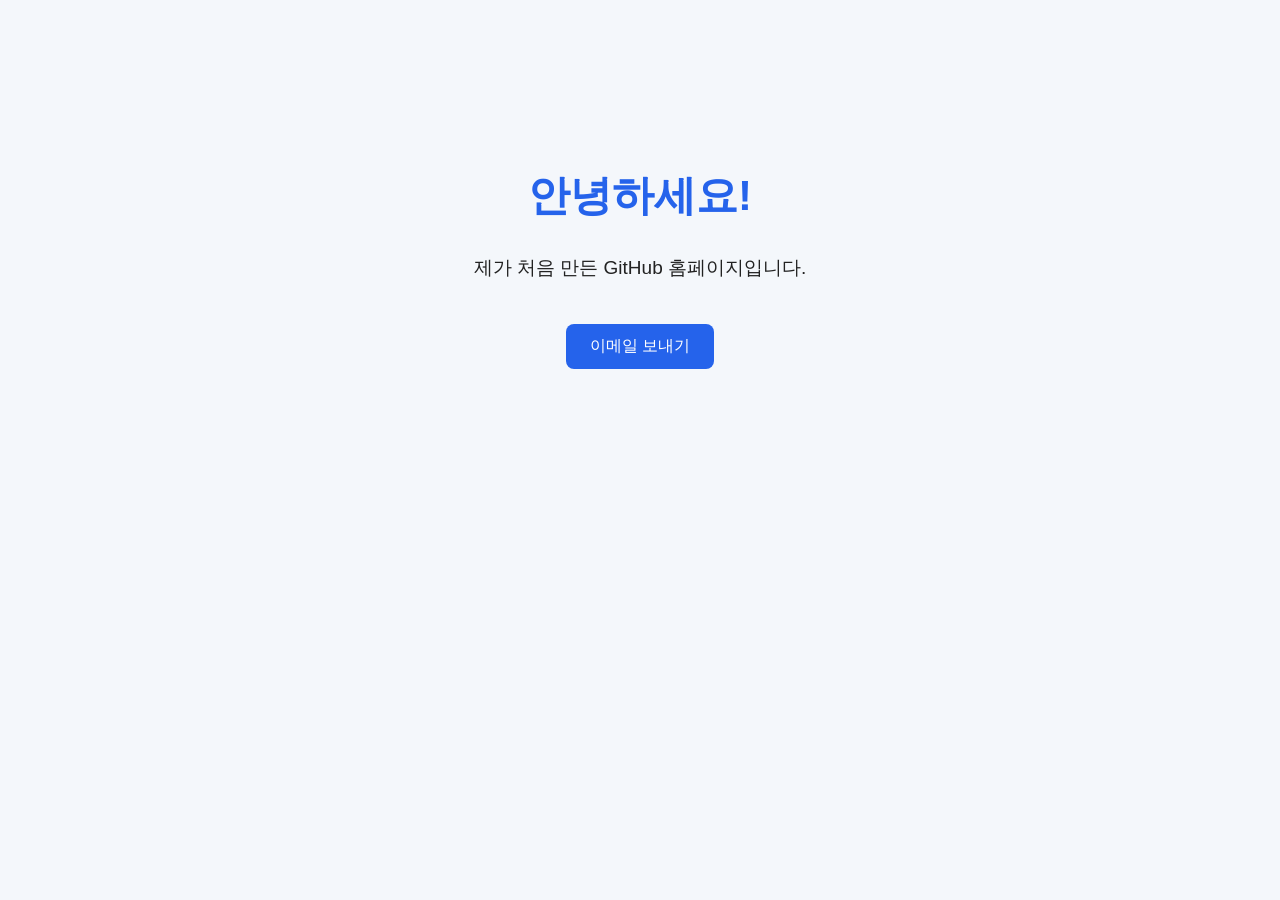
==== index.html @ 22ca3b87 "Create index.html" ====
<!DOCTYPE html>
<html lang="ko">
<head>
  <meta charset="UTF-8">
  <meta name="viewport" content="width=device-width, initial-scale=1.0">
  <title>나의 홈페이지</title>

  <style>
    body {
      margin: 0;
      font-family: Arial, sans-serif;
      background: #f4f7fb;
      color: #222;
      text-align: center;
    }

    main {
      max-width: 700px;
      margin: 100px auto;
      padding: 40px 20px;
    }

    h1 {
      font-size: 42px;
      color: #2563eb;
    }

    p {
      font-size: 19px;
      line-height: 1.7;
    }

    a {
      display: inline-block;
      margin-top: 20px;
      padding: 12px 24px;
      color: white;
      background: #2563eb;
      text-decoration: none;
      border-radius: 8px;
    }
  </style>
</head>

<body>
  <main>
    <h1>안녕하세요!</h1>
    <p>제가 처음 만든 GitHub 홈페이지입니다.</p>
    <a href="mailto:example@email.com">이메일 보내기</a>
  </main>
</body>
</html>
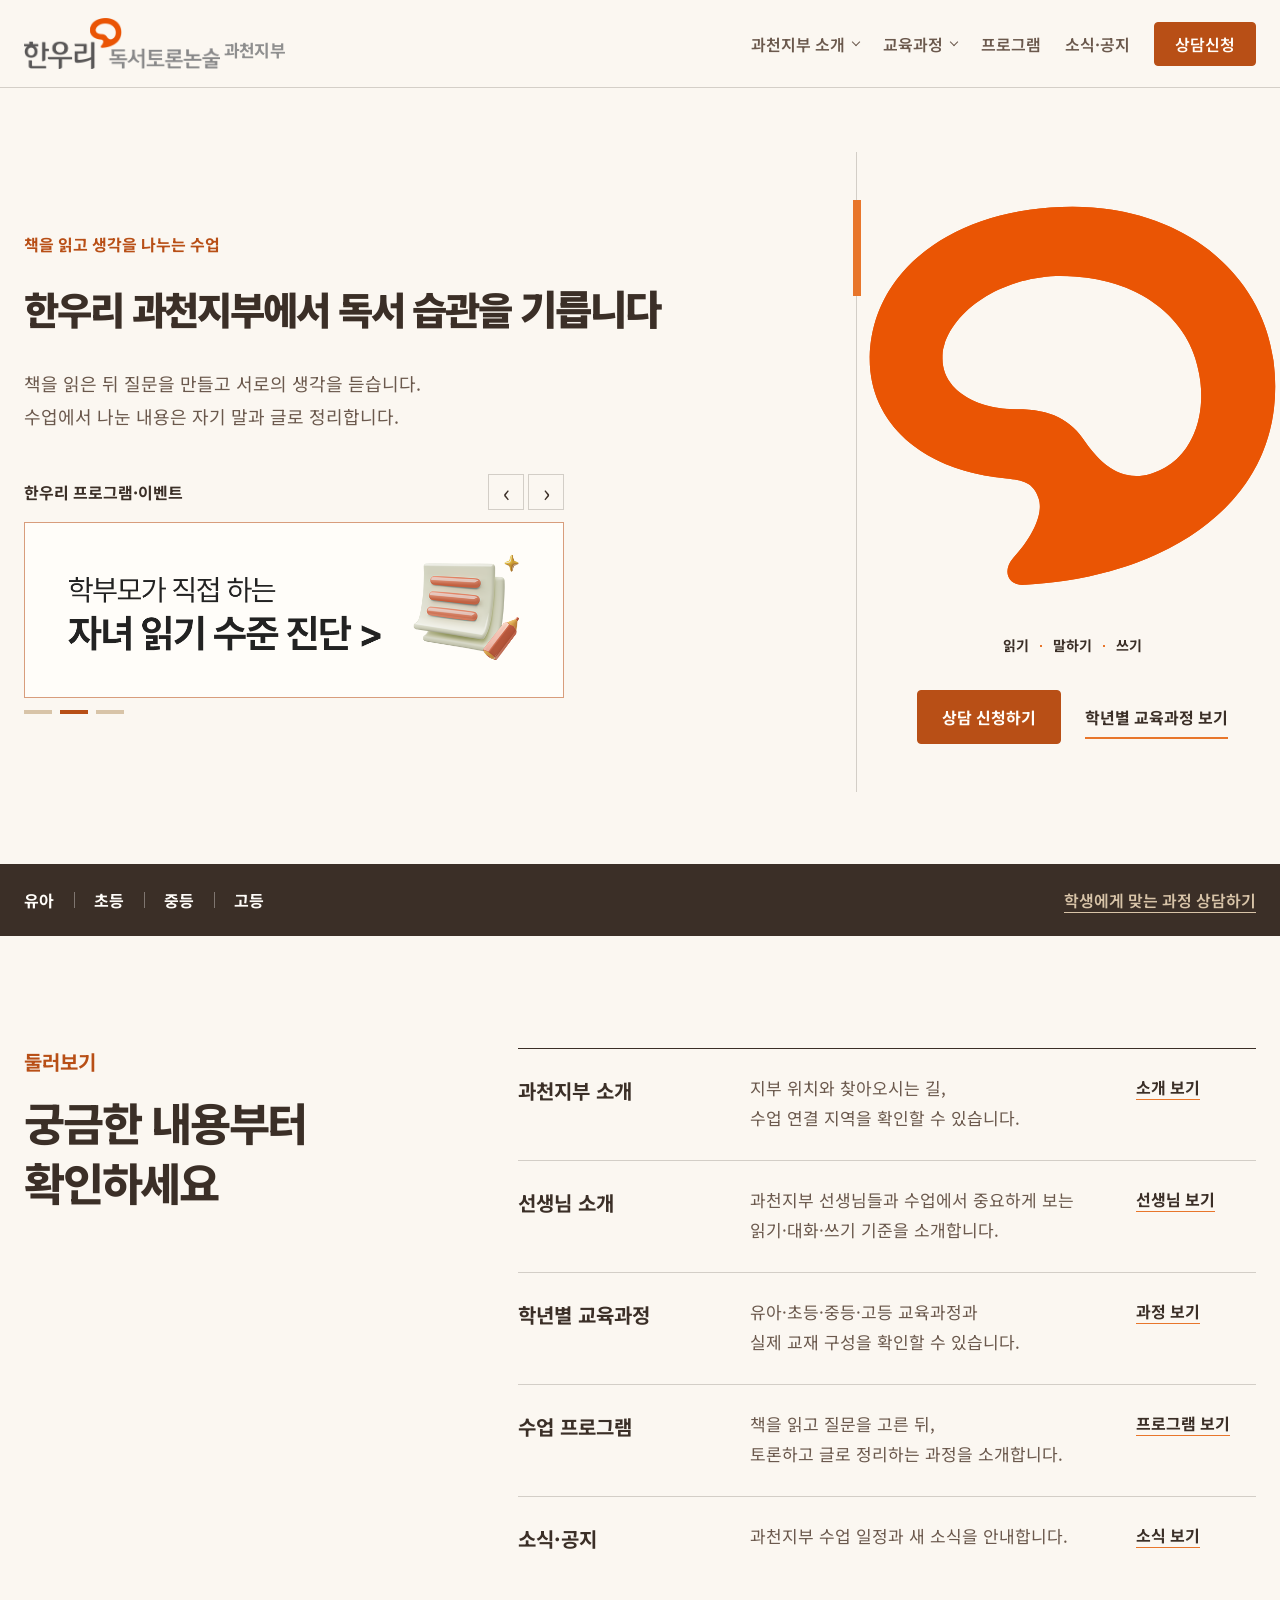
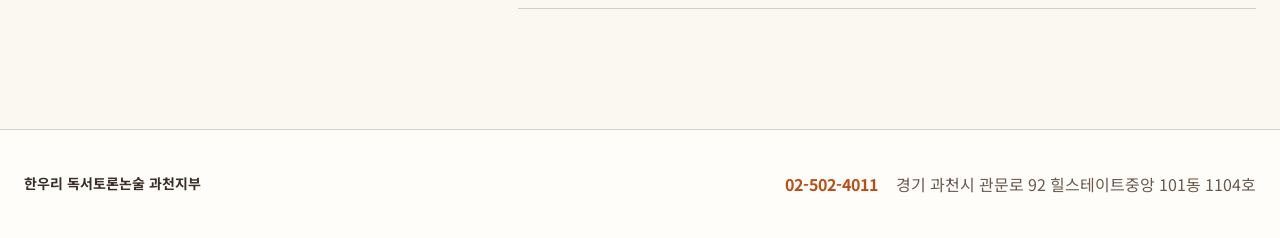
==== commit 83778c2b: "Build Hanuri Gwacheon branch website" ====
--- a/index.html
+++ b/index.html
@@ -3,50 +3,162 @@
 <head>
   <meta charset="UTF-8">
   <meta name="viewport" content="width=device-width, initial-scale=1.0">
-  <title>나의 홈페이지</title>
+  <meta name="description" content="한우리 독서토론논술 과천지부 홈페이지입니다. 학년별 교육과정과 상담 방법을 안내합니다.">
+  <title>한우리 독서토론논술 과천지부</title>
+  <link rel="preconnect" href="https://fonts.googleapis.com">
+  <link rel="preconnect" href="https://fonts.gstatic.com" crossorigin>
+  <link href="https://fonts.googleapis.com/css2?family=Noto+Sans+KR:wght@400;500;600;700;800&amp;display=swap" rel="stylesheet">
+  <link rel="stylesheet" href="style.css">
+</head>
+<body data-page="home">
+  <a class="skip-link" href="#main">본문으로 바로가기</a>
 
-  <style>
-    body {
-      margin: 0;
-      font-family: Arial, sans-serif;
-      background: #f4f7fb;
-      color: #222;
-      text-align: center;
-    }
+  <header class="site-header">
+    <div class="header-inner">
+      <a class="site-brand" href="index.html" aria-label="한우리 독서토론논술 과천지부 홈">
+        <img class="brand-lockup" src="assets/hanwoori-wordmark.png" alt="한우리 독서토론논술">
+        <span class="brand-branch">과천지부</span>
+      </a>
 
-    main {
-      max-width: 700px;
-      margin: 100px auto;
-      padding: 40px 20px;
-    }
+      <button class="menu-toggle" type="button" aria-expanded="false" aria-controls="primary-navigation">
+        <span class="sr-only">메뉴 열기</span>
+        <span aria-hidden="true"></span>
+        <span aria-hidden="true"></span>
+        <span aria-hidden="true"></span>
+      </button>
 
-    h1 {
-      font-size: 42px;
-      color: #2563eb;
-    }
+      <nav class="primary-navigation" id="primary-navigation" aria-label="주요 메뉴">
+        <details class="nav-dropdown">
+          <summary data-nav-pages="about teacher">과천지부 소개</summary>
+          <div class="nav-submenu">
+            <a href="about.html">지부 안내</a>
+            <a href="teacher.html">선생님 소개</a>
+          </div>
+        </details>
+        <details class="nav-dropdown">
+          <summary data-nav-pages="curriculum">교육과정</summary>
+          <div class="nav-submenu">
+            <a href="curriculum.html">교육과정 전체</a>
+            <a href="curriculum.html#preschool-panel">유아</a>
+            <a href="curriculum.html#elementary-panel">초등</a>
+            <a href="curriculum.html#middle-panel">중등</a>
+            <a href="curriculum.html#high-panel">고등</a>
+          </div>
+        </details>
+        <a href="program.html" data-nav-page="program">프로그램</a>
+        <a href="news.html" data-nav-page="news">소식·공지</a>
+        <a class="nav-contact" href="contact.html" data-nav-page="contact">상담신청</a>
+      </nav>
+    </div>
+  </header>
 
-    p {
-      font-size: 19px;
-      line-height: 1.7;
-    }
+  <main id="main" class="home-main">
+    <section class="home-hero" aria-labelledby="home-title">
+      <div class="hero-copy">
+        <p class="hero-intro">책을 읽고 생각을 나누는 수업</p>
+        <h1 id="home-title">한우리 과천지부에서 독서 습관을 <span class="hero-emphasis">기릅니다</span></h1>
+        <p class="hero-description">
+          책을 읽은 뒤 질문을 만들고 서로의 생각을 듣습니다.<br>
+          수업에서 나눈 내용은 자기 말과 글로 정리합니다.
+        </p>
+        <section class="home-card-slider" data-card-slider aria-label="한우리 본사 프로그램과 이벤트">
+          <div class="card-slider-heading">
+            <strong>한우리 프로그램·이벤트</strong>
+            <div class="card-slider-controls">
+              <button type="button" data-slider-prev aria-label="이전 카드">‹</button>
+              <button type="button" data-slider-next aria-label="다음 카드">›</button>
+            </div>
+          </div>
+          <div class="card-slider-viewport">
+            <div class="card-slider-track">
+              <a class="home-promo-card" href="https://md.hanuribook.com/main" target="_blank" rel="noopener" data-slide>
+                <img src="assets/promos/immersive-reading.png" alt="선생님과 같이 읽는 한우리 몰입독서">
+              </a>
+              <a class="home-promo-card" href="https://md.hanuribook.com/mdtest" target="_blank" rel="noopener" data-slide>
+                <img src="assets/promos/reading-check.png" alt="학부모가 직접 하는 자녀 읽기 수준 진단">
+              </a>
+              <a class="home-promo-card teacher-recruit-card" href="https://www.hanuribook.com/center/t_consult" target="_blank" rel="noopener" data-slide>
+                <span class="recruit-eyebrow">한우리 선생님 모집</span>
+                <strong>책과 아이를 좋아한다면<br>전문 독서지도사로 시작해 보세요</strong>
+                <span class="recruit-detail">교사 활동 상담 · 입문과정 안내</span>
+              </a>
+            </div>
+          </div>
+          <div class="card-slider-dots" aria-label="카드 선택">
+            <button type="button" aria-label="첫 번째 카드 보기" aria-current="true"></button>
+            <button type="button" aria-label="두 번째 카드 보기"></button>
+            <button type="button" aria-label="세 번째 카드 보기"></button>
+          </div>
+        </section>
+      </div>
 
-    a {
-      display: inline-block;
-      margin-top: 20px;
-      padding: 12px 24px;
-      color: white;
-      background: #2563eb;
-      text-decoration: none;
-      border-radius: 8px;
-    }
-  </style>
-</head>
+      <div class="hero-logo-area">
+        <div class="logo-glow">
+          <img src="assets/hanwoori-symbol.svg" alt="한우리 주황색 심벌">
+          <img class="bubble" src="assets/hanwoori-symbol.svg" alt="" aria-hidden="true">
+        </div>
+        <p class="hero-logo-caption"><span>읽기</span><span>말하기</span><span>쓰기</span></p>
+        <div class="hero-actions">
+          <a class="button button-primary" href="contact.html">상담 신청하기</a>
+          <a class="text-link" href="curriculum.html">학년별 교육과정 보기</a>
+        </div>
+      </div>
+    </section>
 
-<body>
-  <main>
-    <h1>안녕하세요!</h1>
-    <p>제가 처음 만든 GitHub 홈페이지입니다.</p>
-    <a href="mailto:example@email.com">이메일 보내기</a>
+    <div class="level-strip" aria-label="수업 대상">
+      <a class="level-choice" href="curriculum.html#preschool-panel">유아</a>
+      <a class="level-choice" href="curriculum.html#elementary-panel">초등</a>
+      <a class="level-choice" href="curriculum.html#middle-panel">중등</a>
+      <a class="level-choice" href="curriculum.html#high-panel">고등</a>
+      <a class="level-consult" href="contact.html">학생에게 맞는 과정 상담하기</a>
+    </div>
+
+    <section class="home-directory" aria-labelledby="directory-title">
+      <div class="home-directory-heading">
+        <p class="page-kicker">둘러보기</p>
+        <h2 id="directory-title">궁금한 내용부터<br>확인하세요</h2>
+      </div>
+      <div class="home-directory-links">
+        <a href="about.html">
+          <strong>과천지부 소개</strong>
+          <span>지부 위치와 찾아오시는 길,<br>수업 연결 지역을 확인할 수 있습니다.</span>
+          <span class="directory-action">소개 보기</span>
+        </a>
+        <a href="teacher.html">
+          <strong>선생님 소개</strong>
+          <span>과천지부 선생님들과 수업에서 중요하게 보는<br>읽기·대화·쓰기 기준을 소개합니다.</span>
+          <span class="directory-action">선생님 보기</span>
+        </a>
+        <a href="curriculum.html">
+          <strong>학년별 교육과정</strong>
+          <span>유아·초등·중등·고등 교육과정과<br>실제 교재 구성을 확인할 수 있습니다.</span>
+          <span class="directory-action">과정 보기</span>
+        </a>
+        <a href="program.html">
+          <strong>수업 프로그램</strong>
+          <span>책을 읽고 질문을 고른 뒤,<br>토론하고 글로 정리하는 과정을 소개합니다.</span>
+          <span class="directory-action">프로그램 보기</span>
+        </a>
+        <a href="news.html">
+          <strong>소식·공지</strong>
+          <span class="directory-single-line">과천지부 수업 일정과 새 소식을 안내합니다.</span>
+          <span class="directory-action">소식 보기</span>
+        </a>
+      </div>
+    </section>
   </main>
+
+  <footer class="site-footer">
+    <div class="footer-inner">
+      <p><strong>한우리 독서토론논술 과천지부</strong></p>
+      <p class="footer-contact">
+        <a href="tel:02-502-4011">02-502-4011</a>
+        <span>경기 과천시 관문로 92 힐스테이트중앙 101동 1104호</span>
+      </p>
+    </div>
+  </footer>
+
+  <a class="mobile-contact" href="tel:02-502-4011">전화 상담</a>
+  <script src="script.js"></script>
 </body>
 </html>
--- a/style.css
+++ b/style.css
@@ -0,0 +1,2240 @@
+/*
+  Design direction: 과천 학부모가 수업 내용과 상담 방법을 빠르게 찾는 지역 학원 안내 사이트.
+  첫 화면은 긴 문장을 화면 중앙의 주인공으로 두고, 반복 카드·장식 도형·과한 그림자 없이
+  지정 색상과 넉넉한 여백으로 한우리 과천지부의 차분한 수업 태도를 보여준다.
+*/
+
+:root {
+  --orange: #e8762b;
+  --orange-dark: #b84f16;
+  --beige: #e9dcc9;
+  --sand: #d8c4a8;
+  --cream: #fbf7f1;
+  --paper: #fffdf9;
+  --brown: #3b2f27;
+  --brown-muted: #6b594d;
+  --line: rgba(59, 47, 39, 0.2);
+  --shadow-border:
+    0 0 0 1px rgba(0, 0, 0, 0.06),
+    0 2px 4px rgba(0, 0, 0, 0.06);
+  --header-height: 88px;
+  --container: 1280px;
+}
+
+*,
+*::before,
+*::after {
+  box-sizing: border-box;
+}
+
+html {
+  -webkit-font-smoothing: antialiased;
+  -moz-osx-font-smoothing: grayscale;
+}
+
+body {
+  margin: 0;
+  color: var(--brown);
+  background: var(--cream);
+  font-family: "Noto Sans KR", sans-serif;
+  font-size: 16px;
+  line-height: 1.75;
+}
+
+body,
+button,
+input,
+textarea,
+select {
+  font-family: "Noto Sans KR", sans-serif;
+}
+
+a {
+  color: inherit;
+  text-decoration: none;
+}
+
+button {
+  color: inherit;
+}
+
+h1,
+h2,
+h3,
+p {
+  margin-top: 0;
+}
+
+h1,
+h2,
+h3 {
+  line-height: 1.3;
+  text-wrap: balance;
+}
+
+p,
+li {
+  text-wrap: pretty;
+  word-break: keep-all;
+  overflow-wrap: break-word;
+}
+
+img {
+  display: block;
+  max-width: 100%;
+}
+
+:focus-visible {
+  outline: 2px solid var(--orange-dark);
+  outline-offset: 2px;
+}
+
+.sr-only {
+  position: absolute;
+  width: 1px;
+  height: 1px;
+  padding: 0;
+  margin: -1px;
+  overflow: hidden;
+  clip: rect(0, 0, 0, 0);
+  white-space: nowrap;
+  border: 0;
+}
+
+.skip-link {
+  position: fixed;
+  z-index: 2000;
+  top: 8px;
+  left: 8px;
+  padding: 8px 16px;
+  color: var(--paper);
+  background: var(--brown);
+  transform: translateY(-160%);
+}
+
+.skip-link:focus {
+  transform: translateY(0);
+}
+
+/* 고정 메뉴 */
+.site-header {
+  position: fixed;
+  z-index: 1000;
+  top: 0;
+  right: 0;
+  left: 0;
+  height: var(--header-height);
+  background: var(--cream);
+  border-bottom: 1px solid var(--line);
+}
+
+.header-inner {
+  display: flex;
+  align-items: stretch;
+  justify-content: space-between;
+  width: min(var(--container), calc(100% - 48px));
+  height: 100%;
+  margin: 0 auto;
+}
+
+.site-brand {
+  display: flex;
+  align-items: center;
+  gap: 2px;
+  align-self: center;
+  min-height: 44px;
+  padding: 8px 0;
+}
+
+.brand-lockup {
+  width: 196px;
+  height: auto;
+  flex: 0 0 auto;
+}
+
+.brand-branch {
+  margin-left: 2px;
+  color: #8f8f8f;
+  font-size: 17px;
+  font-family: "Noto Sans KR", sans-serif;
+  font-weight: 700;
+  line-height: 1.2;
+  letter-spacing: -0.045em;
+  white-space: nowrap;
+  transform: translateY(7px);
+}
+
+.primary-navigation {
+  display: flex;
+  align-items: stretch;
+  gap: 24px;
+}
+
+.primary-navigation > a,
+.nav-dropdown > summary {
+  position: relative;
+  display: flex;
+  align-items: center;
+  min-height: 44px;
+  color: var(--brown-muted);
+  font-size: 16px;
+  font-weight: 600;
+  transition: color 180ms ease-out;
+}
+
+.primary-navigation > a::after,
+.nav-dropdown > summary::after {
+  position: absolute;
+  right: 0;
+  bottom: 0;
+  left: 0;
+  height: 3px;
+  background: var(--orange);
+  content: "";
+  opacity: 0;
+  transform: scaleX(0.5);
+  transition:
+    opacity 180ms ease-out,
+    transform 180ms ease-out;
+}
+
+.primary-navigation > a:hover,
+.primary-navigation > a[aria-current="page"],
+.nav-dropdown > summary:hover,
+.nav-dropdown > summary[aria-current="page"] {
+  color: var(--brown);
+}
+
+.primary-navigation > a:hover::after,
+.primary-navigation > a[aria-current="page"]::after,
+.nav-dropdown > summary:hover::after,
+.nav-dropdown > summary[aria-current="page"]::after {
+  opacity: 1;
+  transform: scaleX(1);
+}
+
+.nav-dropdown {
+  position: relative;
+  height: 100%;
+}
+
+.nav-dropdown > summary {
+  height: 100%;
+  cursor: pointer;
+  list-style: none;
+}
+
+.nav-dropdown > summary::-webkit-details-marker {
+  display: none;
+}
+
+.nav-dropdown > summary::before {
+  order: 2;
+  width: 6px;
+  height: 6px;
+  margin: 0 0 4px 8px;
+  border-right: 1px solid currentColor;
+  border-bottom: 1px solid currentColor;
+  content: "";
+  transform: rotate(45deg);
+  transition: transform 180ms ease-out;
+}
+
+.nav-dropdown[open] > summary::before {
+  margin-bottom: -3px;
+  transform: rotate(225deg);
+}
+
+.nav-submenu {
+  position: absolute;
+  top: calc(100% - 8px);
+  left: -16px;
+  width: 184px;
+  padding: 8px;
+  background: var(--paper);
+  border: 1px solid var(--line);
+  box-shadow: var(--shadow-border);
+}
+
+.nav-submenu a {
+  display: flex;
+  align-items: center;
+  min-height: 44px;
+  padding: 0 12px;
+  color: var(--brown-muted);
+  font-size: 14px;
+  font-weight: 600;
+  transition:
+    color 180ms ease-out,
+    background-color 180ms ease-out;
+}
+
+.nav-submenu a:hover {
+  color: var(--brown);
+  background: var(--beige);
+}
+
+.primary-navigation .nav-contact {
+  align-self: center;
+  height: 44px;
+  padding: 0 20px;
+  color: var(--paper);
+  background: var(--orange-dark);
+  border: 1px solid var(--orange-dark);
+  border-radius: 4px;
+  transition:
+    background-color 180ms ease-out,
+    border-color 180ms ease-out;
+}
+
+.primary-navigation .nav-contact:hover,
+.primary-navigation .nav-contact[aria-current="page"] {
+  color: var(--paper);
+  background: var(--brown);
+  border-color: var(--brown);
+}
+
+.primary-navigation .nav-contact::after {
+  display: none;
+}
+
+.menu-toggle {
+  display: none;
+  width: 44px;
+  height: 44px;
+  padding: 10px;
+  background: transparent;
+  border: 0;
+  cursor: pointer;
+}
+
+.menu-toggle > span:not(.sr-only) {
+  display: block;
+  width: 24px;
+  height: 2px;
+  margin: 5px 0;
+  background: var(--brown);
+  transition:
+    transform 180ms ease-out,
+    opacity 180ms ease-out;
+}
+
+.menu-toggle[aria-expanded="true"] > span:nth-child(2) {
+  transform: translateY(7px) rotate(45deg);
+}
+
+.menu-toggle[aria-expanded="true"] > span:nth-child(3) {
+  opacity: 0;
+}
+
+.menu-toggle[aria-expanded="true"] > span:nth-child(4) {
+  transform: translateY(-7px) rotate(-45deg);
+}
+
+/* 첫 화면 */
+.home-main {
+  padding-top: var(--header-height);
+}
+
+.home-hero {
+  display: grid;
+  grid-template-columns: minmax(0, 1fr) minmax(360px, 400px);
+  align-items: center;
+  gap: 48px;
+  width: min(1360px, calc(100% - 48px));
+  min-height: calc(100svh - var(--header-height) - 72px);
+  margin: 0 auto;
+  padding: 64px 0 72px;
+  text-align: left;
+}
+
+.hero-copy {
+  width: 100%;
+  max-width: 920px;
+}
+
+.hero-intro {
+  margin-bottom: 24px;
+  color: var(--orange-dark);
+  font-size: 16px;
+  font-weight: 700;
+}
+
+.hero-copy h1 {
+  margin: 0 0 32px;
+  font-size: clamp(34px, 3vw, 44px);
+  font-weight: 900;
+  line-height: 1.3;
+  letter-spacing: -0.055em;
+  white-space: nowrap;
+}
+
+.hero-copy h1 .hero-emphasis {
+  display: inline;
+  font-size: 1.06em;
+  font-weight: 900;
+}
+
+.hero-description {
+  max-width: 720px;
+  margin: 0 0 40px;
+  color: var(--brown-muted);
+  font-size: 18px;
+  line-height: 1.85;
+}
+
+.hero-actions {
+  display: flex;
+  align-items: center;
+  justify-content: center;
+  flex-wrap: wrap;
+  gap: 24px;
+  margin-top: 32px;
+}
+
+.button {
+  display: inline-flex;
+  align-items: center;
+  justify-content: center;
+  min-height: 48px;
+  padding: 12px 24px;
+  border: 1px solid transparent;
+  border-radius: 4px;
+  font-weight: 700;
+  transition:
+    background-color 180ms ease-out,
+    border-color 180ms ease-out,
+    color 180ms ease-out,
+    transform 150ms ease-out;
+}
+
+.button:active {
+  transform: scale(0.96);
+}
+
+.button-primary {
+  color: var(--paper);
+  background: var(--orange-dark);
+  border-color: var(--orange-dark);
+}
+
+.button-primary:hover {
+  background: var(--brown);
+  border-color: var(--brown);
+}
+
+.button-secondary {
+  color: var(--brown);
+  background: transparent;
+  border-color: var(--brown);
+}
+
+.button-secondary:hover {
+  color: var(--paper);
+  background: var(--brown);
+}
+
+.text-link {
+  min-height: 44px;
+  padding: 8px 0 6px;
+  color: var(--brown);
+  border-bottom: 2px solid var(--orange);
+  font-weight: 700;
+  transition: color 180ms ease-out;
+}
+
+.text-link:hover {
+  color: var(--orange-dark);
+}
+
+.hero-logo-area {
+  position: relative;
+  display: flex;
+  align-items: center;
+  flex-direction: column;
+  justify-content: center;
+  min-height: 480px;
+  padding: 48px 0 48px 32px;
+  border-left: 1px solid var(--line);
+  text-align: center;
+}
+
+.logo-glow {
+  position: relative;
+  display: inline-block;
+  width: min(calc(100% + 72px), 460px);
+  line-height: 0;
+}
+
+.logo-glow img {
+  display: block;
+  width: 100%;
+  height: auto;
+}
+
+.logo-glow .bubble {
+  position: absolute;
+  inset: 0;
+  width: 100%;
+  height: 100%;
+  pointer-events: none;
+  animation: bubble-glow 2s ease-in-out 0.6s 3 both;
+}
+
+@keyframes bubble-glow {
+  0%,
+  100% {
+    filter: none;
+  }
+
+  50% {
+    filter:
+      drop-shadow(0 0 10px rgb(217 95 41 / 58%))
+      drop-shadow(0 0 24px rgb(240 140 80 / 36%));
+  }
+}
+
+@media (prefers-reduced-motion: reduce) {
+  .logo-glow .bubble {
+    animation: none;
+  }
+}
+
+.hero-logo-area::before {
+  position: absolute;
+  top: 48px;
+  left: -4px;
+  width: 8px;
+  height: 96px;
+  background: var(--orange);
+  content: "";
+}
+
+.hero-logo-caption {
+  display: flex;
+  gap: 24px;
+  margin: 28px 0 0;
+  font-size: 14px;
+  font-weight: 700;
+}
+
+.hero-logo-caption span + span {
+  position: relative;
+}
+
+.hero-logo-caption span + span::before {
+  position: absolute;
+  top: 50%;
+  left: -13px;
+  width: 2px;
+  height: 2px;
+  background: var(--orange);
+  content: "";
+}
+
+.home-card-slider {
+  width: min(100%, 540px);
+  margin-top: 36px;
+}
+
+.card-slider-heading {
+  display: flex;
+  align-items: center;
+  justify-content: space-between;
+  gap: 24px;
+  margin-bottom: 12px;
+}
+
+.card-slider-heading > strong {
+  font-size: 16px;
+}
+
+.card-slider-controls {
+  display: flex;
+  gap: 4px;
+}
+
+.card-slider-controls button {
+  display: grid;
+  width: 36px;
+  height: 36px;
+  padding: 0;
+  place-items: center;
+  color: var(--brown);
+  background: transparent;
+  border: 1px solid var(--line);
+  cursor: pointer;
+  font-size: 24px;
+  line-height: 1;
+  transition:
+    color 180ms ease-out,
+    background-color 180ms ease-out;
+}
+
+.card-slider-controls button:hover {
+  color: var(--paper);
+  background: var(--brown);
+}
+
+.card-slider-viewport {
+  overflow-x: auto;
+  background: var(--paper);
+  border: 1px solid rgba(184, 79, 22, 0.55);
+  scroll-behavior: smooth;
+  scroll-snap-type: x mandatory;
+  scrollbar-width: none;
+}
+
+.card-slider-viewport::-webkit-scrollbar {
+  display: none;
+}
+
+.card-slider-track {
+  display: flex;
+}
+
+.home-promo-card {
+  display: flex;
+  align-items: center;
+  flex: 0 0 100%;
+  min-height: 118px;
+  padding: 6px;
+  scroll-snap-align: start;
+}
+
+.home-promo-card img {
+  width: 100%;
+  height: auto;
+  max-height: 128px;
+  object-fit: contain;
+}
+
+.teacher-recruit-card {
+  display: flex;
+  align-items: flex-start;
+  justify-content: center;
+  padding: 18px 28px;
+  flex-direction: column;
+  color: var(--paper);
+  background: var(--brown);
+  text-align: left;
+}
+
+.teacher-recruit-card .recruit-eyebrow {
+  margin-bottom: 8px;
+  color: var(--sand);
+  font-size: 14px;
+  font-weight: 700;
+}
+
+.teacher-recruit-card strong {
+  font-size: clamp(21px, 2vw, 29px);
+  line-height: 1.35;
+  letter-spacing: -0.04em;
+}
+
+.teacher-recruit-card .recruit-detail {
+  margin-top: 12px;
+  color: var(--beige);
+  font-size: 14px;
+  font-weight: 600;
+}
+
+.card-slider-dots {
+  display: flex;
+  gap: 8px;
+  margin-top: 12px;
+}
+
+.card-slider-dots button {
+  width: 28px;
+  height: 4px;
+  padding: 0;
+  background: var(--sand);
+  border: 0;
+  cursor: pointer;
+}
+
+.card-slider-dots button[aria-current="true"] {
+  background: var(--orange-dark);
+}
+
+.level-strip {
+  display: flex;
+  align-items: center;
+  gap: 40px;
+  min-height: 72px;
+  padding: 0 max(24px, calc((100% - var(--container)) / 2));
+  background: var(--brown);
+  color: var(--paper);
+}
+
+.level-choice {
+  position: relative;
+  display: flex;
+  align-items: center;
+  min-height: 44px;
+  color: var(--paper);
+  font-weight: 700;
+}
+
+.level-choice + .level-choice::before {
+  position: absolute;
+  top: 50%;
+  left: -20px;
+  width: 1px;
+  height: 16px;
+  background: rgba(255, 253, 249, 0.35);
+  content: "";
+  transform: translateY(-50%);
+}
+
+.level-consult {
+  margin-left: auto;
+  color: var(--sand);
+  font-weight: 600;
+  text-decoration: underline;
+  text-decoration-thickness: 1px;
+  text-underline-offset: 5px;
+}
+
+.home-directory {
+  display: grid;
+  grid-template-columns: minmax(240px, 0.7fr) minmax(0, 1.3fr);
+  gap: 96px;
+  width: min(var(--container), calc(100% - 48px));
+  margin: 0 auto;
+  padding: 112px 0 120px;
+}
+
+.home-directory-heading h2 {
+  margin-bottom: 0;
+  font-size: clamp(32px, 3.5vw, 48px);
+  font-weight: 800;
+  letter-spacing: -0.05em;
+  line-height: 1.35;
+}
+
+.home-directory-links {
+  border-top: 1px solid var(--brown);
+}
+
+.home-directory-links a {
+  display: grid;
+  grid-template-columns: 200px minmax(0, 1fr) 120px;
+  align-items: start;
+  gap: 32px;
+  min-height: 112px;
+  padding: 24px 0;
+  border-bottom: 1px solid var(--line);
+  transition:
+    color 180ms ease-out,
+    padding-left 180ms ease-out;
+}
+
+.home-directory-links a:hover {
+  padding-left: 8px;
+  color: var(--orange-dark);
+}
+
+.home-directory-links strong {
+  font-size: 20px;
+}
+
+.home-directory-links a > span:not(.directory-action) {
+  color: var(--brown-muted);
+  font-size: 17px;
+  line-height: 1.8;
+}
+
+.directory-single-line {
+  white-space: nowrap;
+}
+
+.directory-action {
+  font-weight: 700;
+  text-decoration: underline;
+  text-decoration-color: var(--orange);
+  text-underline-offset: 5px;
+}
+
+/* 내부 페이지 공통 */
+.page-main {
+  min-height: calc(100svh - var(--header-height));
+  padding-top: var(--header-height);
+}
+
+.page-hero {
+  background: var(--beige);
+  border-bottom: 1px solid var(--line);
+}
+
+.page-hero-inner {
+  display: grid;
+  grid-template-columns: minmax(0, 0.8fr) minmax(360px, 1.2fr);
+  align-items: end;
+  gap: 96px;
+  width: min(var(--container), calc(100% - 48px));
+  min-height: 360px;
+  margin: 0 auto;
+  padding: 80px 0 72px;
+}
+
+.page-kicker {
+  margin-bottom: 16px;
+  color: var(--orange-dark);
+  font-size: 20px;
+  font-weight: 700;
+  line-height: 1.4;
+}
+
+.page-hero h1 {
+  margin-bottom: 0;
+  font-size: clamp(44px, 5vw, 68px);
+  font-weight: 800;
+  letter-spacing: -0.06em;
+  word-break: keep-all;
+}
+
+.page-lead {
+  max-width: 680px;
+  margin-bottom: 8px;
+  color: var(--brown-muted);
+  font-size: 19px;
+  line-height: 1.9;
+}
+
+.centered-menu-hero .page-hero-inner,
+.teacher-hero .page-hero-inner {
+  display: flex;
+  align-items: center;
+  justify-content: center;
+  min-height: 400px;
+  flex-direction: column;
+  gap: 24px;
+  text-align: center;
+}
+
+.centered-menu-hero .page-kicker,
+.teacher-hero .page-kicker {
+  margin-bottom: 20px;
+}
+
+.centered-menu-hero .page-hero-inner > div,
+.teacher-hero .page-hero-inner > div {
+  display: flex;
+  width: max-content;
+  max-width: 100%;
+  flex-direction: column;
+  align-items: flex-start;
+  text-align: left;
+}
+
+.centered-menu-hero h1,
+.teacher-hero h1 {
+  font-size: clamp(40px, 4vw, 52px);
+  letter-spacing: -0.035em;
+  white-space: nowrap;
+}
+
+.centered-menu-hero .page-lead,
+.teacher-hero .page-lead {
+  max-width: none;
+  margin: 24px 0 0;
+  text-align: left;
+}
+
+.content-section {
+  width: min(var(--container), calc(100% - 48px));
+  margin: 0 auto;
+  padding: 96px 0;
+}
+
+.section-title {
+  margin-bottom: 40px;
+  font-size: clamp(40px, 4.2vw, 56px);
+  font-weight: 800;
+  letter-spacing: -0.05em;
+}
+
+.section-intro {
+  max-width: 720px;
+  margin-bottom: 48px;
+  color: var(--brown-muted);
+  font-size: 18px;
+}
+
+.section-rule {
+  border-top: 1px solid var(--line);
+}
+
+/* 과천지부 소개 */
+.branch-top {
+  background: var(--beige);
+  border-bottom: 1px solid var(--line);
+}
+
+.branch-top .branch-overview {
+  width: min(var(--container), calc(100% - 48px));
+  margin: 0 auto;
+  padding: 80px 0 72px;
+  border-bottom: 0;
+}
+
+.branch-overview {
+  display: grid;
+  grid-template-columns: minmax(320px, 0.8fr) minmax(0, 1.2fr);
+  gap: 96px;
+  align-items: end;
+  padding-bottom: 72px;
+  border-bottom: 1px solid var(--brown);
+}
+
+.branch-overview-copy h1,
+.visit-copy h2,
+.area-connection h2 {
+  margin-bottom: 24px;
+  font-size: clamp(34px, 4vw, 52px);
+  letter-spacing: -0.05em;
+}
+
+.branch-overview-copy h1,
+.visit-copy h2 {
+  letter-spacing: -0.015em;
+}
+
+.branch-overview-copy h1 span {
+  color: var(--orange-dark);
+}
+
+.area-connection h2,
+.service-area h2 {
+  word-break: keep-all;
+}
+
+.branch-overview-copy > p:last-child,
+.visit-copy > p {
+  color: var(--brown-muted);
+  font-size: 18px;
+}
+
+.branch-facts {
+  align-self: end;
+  margin: 0;
+  border-top: 1px solid var(--brown);
+}
+
+.branch-facts > div {
+  display: grid;
+  grid-template-columns: 160px minmax(0, 1fr);
+  gap: 32px;
+  padding: 24px 0;
+  border-bottom: 1px solid var(--line);
+}
+
+.branch-facts dt {
+  color: var(--orange-dark);
+  font-size: 18px;
+  font-weight: 700;
+}
+
+.branch-facts dd {
+  margin: 0;
+  font-size: 18px;
+  font-weight: 600;
+}
+
+.branch-facts a {
+  border-bottom: 1px solid currentColor;
+}
+
+.branch-visit {
+  display: grid;
+  grid-template-columns: minmax(0, 1.2fr) minmax(300px, 0.8fr);
+  gap: 80px;
+  align-items: center;
+  margin-top: 0;
+}
+
+.branch-map-card {
+  margin: 0;
+}
+
+.branch-map-card img {
+  width: 100%;
+  aspect-ratio: 1;
+  object-fit: cover;
+}
+
+.branch-map-card figcaption {
+  margin-top: 12px;
+  color: var(--brown-muted);
+  font-size: 13px;
+  text-align: right;
+}
+
+.branch-photo-placeholder {
+  position: relative;
+  display: flex;
+  min-height: 520px;
+  padding: 40px;
+  overflow: hidden;
+  flex-direction: column;
+  justify-content: flex-end;
+  background:
+    linear-gradient(135deg, transparent 0 58%, rgba(232, 118, 43, 0.2) 58% 59%, transparent 59%),
+    var(--sand);
+  border-bottom: 8px solid var(--orange);
+}
+
+.branch-photo-placeholder strong {
+  max-width: 440px;
+  margin-bottom: 8px;
+  font-size: 28px;
+}
+
+.branch-photo-placeholder > span:last-child {
+  color: var(--brown-muted);
+}
+
+.photo-placeholder-label {
+  position: absolute;
+  top: 32px;
+  left: 40px;
+  font-size: 14px;
+  font-weight: 700;
+}
+
+.visit-copy .button {
+  margin-top: 16px;
+}
+
+.area-connection {
+  display: grid;
+  grid-template-columns: minmax(280px, 0.8fr) minmax(0, 1.2fr);
+  gap: 24px 80px;
+  margin-top: 112px;
+  padding-top: 64px;
+  border-top: 1px solid var(--line);
+}
+
+.area-block-list {
+  display: grid;
+  grid-template-columns: repeat(4, minmax(0, 1fr));
+  gap: 8px;
+  margin: 0;
+  padding: 0;
+  list-style: none;
+}
+
+.area-block-list li {
+  display: flex;
+  min-height: 104px;
+  padding: 16px;
+  flex-direction: column;
+  justify-content: space-between;
+  background: var(--paper);
+  border: 1px solid var(--line);
+}
+
+.area-block-list strong {
+  font-size: 18px;
+}
+
+.area-block-list span {
+  color: var(--brown-muted);
+  font-size: 13px;
+}
+
+.area-intro {
+  margin: 24px 0 0;
+  color: var(--brown-muted);
+  font-size: 16px;
+  line-height: 1.8;
+}
+
+.teacher-layout {
+  display: grid;
+  grid-template-columns: minmax(320px, 0.8fr) minmax(0, 1.2fr);
+  gap: 80px;
+  align-items: stretch;
+}
+
+.teacher-photo-placeholder {
+  position: relative;
+  display: flex;
+  flex-direction: column;
+  justify-content: flex-end;
+  min-height: 520px;
+  padding: 40px;
+  background: var(--sand);
+  border-bottom: 8px solid var(--orange);
+}
+
+.teacher-photo-placeholder strong {
+  display: block;
+  margin-bottom: 8px;
+  font-size: 24px;
+}
+
+.teacher-photo-placeholder span {
+  color: var(--brown-muted);
+}
+
+.teacher-profile {
+  padding-top: 16px;
+}
+
+.teacher-profile h2 {
+  margin-bottom: 24px;
+  font-size: clamp(34px, 4vw, 52px);
+  letter-spacing: -0.05em;
+}
+
+.teacher-profile > p {
+  max-width: 680px;
+  color: var(--brown-muted);
+  font-size: 18px;
+}
+
+.profile-note {
+  margin-top: 48px;
+  padding: 24px 0;
+  border-top: 1px solid var(--line);
+  border-bottom: 1px solid var(--line);
+}
+
+.profile-note p {
+  margin: 0;
+}
+
+.principle-list {
+  margin: 56px 0 0;
+  padding: 0;
+  list-style: none;
+}
+
+.principle-list li {
+  display: grid;
+  grid-template-columns: 160px 1fr;
+  gap: 32px;
+  padding: 24px 0;
+  border-top: 1px solid var(--line);
+}
+
+.principle-list li:last-child {
+  border-bottom: 1px solid var(--line);
+}
+
+.principle-list strong {
+  color: var(--orange-dark);
+  font-size: 18px;
+}
+
+.principle-list p {
+  margin: 0;
+  color: var(--brown-muted);
+}
+
+/* 교육과정 */
+.curriculum-tabs {
+  display: flex;
+  gap: 0;
+  margin-bottom: 0;
+  border-bottom: 1px solid var(--brown);
+}
+
+.curriculum-tab {
+  position: relative;
+  min-width: 160px;
+  min-height: 56px;
+  padding: 12px 24px;
+  background: transparent;
+  border: 0;
+  cursor: pointer;
+  font-size: 20px;
+  font-weight: 700;
+  transition:
+    color 180ms ease-out,
+    background-color 180ms ease-out;
+}
+
+.curriculum-tab:hover {
+  background: var(--beige);
+}
+
+.curriculum-tab[aria-selected="true"] {
+  color: var(--paper);
+  background: var(--brown);
+}
+
+.curriculum-panel {
+  display: block;
+  padding: 0;
+}
+
+.curriculum-panel[hidden] {
+  display: none;
+}
+
+.course-summary {
+  display: grid;
+  grid-template-columns: minmax(280px, 0.7fr) minmax(0, 1.3fr);
+  align-items: start;
+  gap: 80px;
+  padding: 56px 0 40px;
+}
+
+.course-summary h2 {
+  margin: 0;
+  font-size: clamp(32px, 3.2vw, 40px);
+  letter-spacing: -0.025em;
+}
+
+.course-summary p {
+  margin: 4px 0 0;
+  color: var(--brown-muted);
+  font-size: 20px;
+}
+
+.course-details {
+  margin: 0;
+}
+
+.course-details > div {
+  display: grid;
+  grid-template-columns: 180px 1fr;
+  gap: 32px;
+  padding: 24px 0;
+  border-top: 1px solid var(--line);
+}
+
+.course-details > div:last-child {
+  border-bottom: 1px solid var(--line);
+}
+
+.course-details dt {
+  font-weight: 700;
+}
+
+.course-details dd {
+  margin: 0;
+  color: var(--brown-muted);
+}
+
+.grade-programs {
+  border-top: 1px solid var(--brown);
+}
+
+.grade-program {
+  display: grid;
+  grid-template-columns: minmax(300px, 360px) minmax(0, 1fr);
+  align-items: center;
+  gap: 48px;
+  padding: 40px 0;
+  border-bottom: 1px solid var(--line);
+}
+
+.program-books {
+  grid-column: 1;
+  align-self: center;
+  margin: 0;
+  padding: 0;
+  background: transparent;
+  border: 0;
+}
+
+.program-books img {
+  width: min(100%, 360px);
+  margin: 0;
+}
+
+.program-books figcaption {
+  margin-top: 12px;
+  color: var(--brown-muted);
+  font-size: 12px;
+  text-align: right;
+}
+
+.grade-program p {
+  margin: 0;
+  color: var(--brown-muted);
+}
+
+.program-info {
+  grid-column: 2;
+  align-self: center;
+}
+
+.grade-program .program-grade {
+  margin-bottom: 16px;
+  color: var(--orange-dark);
+  font-size: 20px;
+  font-weight: 800;
+}
+
+.grade-program h3 {
+  margin-bottom: 16px;
+  font-size: 28px;
+  letter-spacing: -0.04em;
+}
+
+.program-copy p {
+  font-size: 18px;
+  line-height: 1.85;
+}
+
+@media (min-width: 1200px) {
+  .keep-line {
+    white-space: nowrap;
+  }
+}
+
+.official-source-link {
+  display: inline-block;
+  margin-top: 14px;
+  padding-bottom: 2px;
+  color: var(--brown);
+  border-bottom: 1px solid var(--orange);
+  font-size: 14px;
+  font-weight: 700;
+}
+
+.curriculum-note {
+  margin: 64px 0 0;
+  padding: 24px 0 0;
+  color: var(--brown-muted);
+  border-top: 1px solid var(--line);
+  font-size: 14px;
+}
+
+.official-program-note {
+  display: grid;
+  grid-template-columns: minmax(260px, 0.7fr) minmax(0, 1.3fr);
+  gap: 80px;
+  margin-top: 80px;
+  padding: 48px 0;
+  border-top: 1px solid var(--brown);
+  border-bottom: 1px solid var(--line);
+}
+
+.official-program-note h2 {
+  margin: 0;
+  font-size: 24px;
+}
+
+.official-program-note p {
+  margin: 0;
+  color: var(--brown-muted);
+}
+
+.extension-programs {
+  display: grid;
+  grid-template-columns: minmax(260px, 0.7fr) minmax(0, 1.3fr);
+  gap: 24px 80px;
+  margin-top: 96px;
+  scroll-margin-top: calc(var(--header-height) + 32px);
+}
+
+.extension-programs h2,
+.program-options h2,
+.service-area h2 {
+  margin-bottom: 0;
+  font-size: clamp(28px, 3.4vw, 40px);
+  letter-spacing: -0.05em;
+}
+
+.extension-program-list {
+  border-top: 1px solid var(--brown);
+}
+
+.extension-program-list article {
+  padding: 24px 0;
+  border-bottom: 1px solid var(--line);
+}
+
+.extension-program-list h3 {
+  margin-bottom: 8px;
+  font-size: 20px;
+}
+
+.extension-program-list p,
+.availability-note {
+  margin: 0;
+  color: var(--brown-muted);
+}
+
+.extension-programs .availability-note {
+  grid-column: 2;
+  font-size: 14px;
+}
+
+/* 프로그램 */
+.program-flow {
+  margin: 0;
+  padding: 0;
+  list-style: none;
+  counter-reset: program-step;
+}
+
+.program-flow li {
+  display: grid;
+  grid-template-columns: 96px minmax(220px, 0.65fr) minmax(0, 1.35fr);
+  gap: 40px;
+  align-items: baseline;
+  padding: 40px 0;
+  border-top: 1px solid var(--line);
+  counter-increment: program-step;
+}
+
+.program-flow li:last-child {
+  border-bottom: 1px solid var(--line);
+}
+
+.program-flow li::before {
+  color: var(--orange-dark);
+  content: counter(program-step, decimal-leading-zero);
+  font-size: 22px;
+  font-weight: 800;
+}
+
+.program-flow h2 {
+  margin: 0;
+  font-size: 30px;
+  letter-spacing: -0.04em;
+}
+
+.program-flow p {
+  margin: 0;
+  color: var(--brown-muted);
+  font-size: 18px;
+}
+
+.program-standard {
+  display: grid;
+  grid-template-columns: minmax(280px, 0.8fr) minmax(0, 1.2fr);
+  align-items: center;
+  gap: 80px;
+  margin-top: 88px;
+  padding: 48px 0;
+  border-top: 1px solid var(--brown);
+  border-bottom: 1px solid var(--line);
+}
+
+.program-standard h2 {
+  margin-bottom: 0;
+  font-size: 32px;
+  letter-spacing: -0.04em;
+}
+
+.program-standard p {
+  margin: 0;
+  color: var(--brown-muted);
+  font-size: 18px;
+}
+
+.standard-points {
+  margin: 0;
+  padding: 0;
+  list-style: none;
+  border-top: 1px solid var(--brown);
+}
+
+.standard-points li {
+  display: grid;
+  grid-template-columns: 130px minmax(0, 1fr);
+  gap: 24px;
+  padding: 17px 0;
+  border-bottom: 1px solid var(--line);
+}
+
+.standard-points strong {
+  color: var(--orange-dark);
+}
+
+.standard-points span {
+  color: var(--brown-muted);
+  font-size: 17px;
+}
+
+.program-options {
+  display: grid;
+  grid-template-columns: minmax(280px, 0.8fr) minmax(0, 1.2fr);
+  gap: 80px;
+  margin-top: 96px;
+}
+
+.program-option-list {
+  border-top: 1px solid var(--brown);
+}
+
+.program-option-list a {
+  display: grid;
+  grid-template-columns: 180px minmax(0, 1fr);
+  gap: 32px;
+  padding: 24px 0;
+  border-bottom: 1px solid var(--line);
+  transition: color 180ms ease-out;
+}
+
+.program-option-list a:hover {
+  color: var(--orange-dark);
+}
+
+.program-option-list span {
+  color: var(--brown-muted);
+  font-size: 17px;
+}
+
+.feedback-band {
+  display: grid;
+  grid-template-columns: 0.65fr 1.35fr;
+  gap: 80px;
+  margin-top: 96px;
+  padding: 56px;
+  color: var(--paper);
+  background: var(--brown);
+}
+
+.feedback-band h2 {
+  margin: 0;
+  font-size: 36px;
+}
+
+.feedback-band p {
+  margin: 0;
+  color: var(--beige);
+  font-size: 18px;
+}
+
+/* 상담 */
+.contact-layout {
+  display: grid;
+  grid-template-columns: minmax(320px, 0.8fr) minmax(0, 1.2fr);
+  gap: 96px;
+}
+
+.contact-heading h2 {
+  margin-bottom: 24px;
+  font-size: clamp(34px, 4vw, 52px);
+  letter-spacing: -0.05em;
+}
+
+.contact-heading p {
+  color: var(--brown-muted);
+  font-size: 18px;
+}
+
+.contact-actions {
+  display: flex;
+  flex-wrap: wrap;
+  gap: 12px;
+  margin-top: 32px;
+}
+
+.contact-details {
+  margin: 0;
+}
+
+.contact-details > div {
+  padding: 24px 0;
+  border-top: 1px solid var(--line);
+}
+
+.contact-details > div:last-child {
+  border-bottom: 1px solid var(--line);
+}
+
+.contact-details dt {
+  margin-bottom: 8px;
+  color: var(--orange-dark);
+  font-weight: 700;
+}
+
+.contact-details dd {
+  margin: 0;
+  font-size: 19px;
+  font-weight: 600;
+}
+
+.contact-link {
+  color: var(--orange-dark);
+  border-bottom: 1px solid currentColor;
+}
+
+.branch-address {
+  font-style: normal;
+}
+
+.address-detail {
+  display: block;
+  margin-top: 6px;
+  color: var(--brown-muted);
+  font-size: 14px;
+  font-weight: 500;
+}
+
+.placeholder-value {
+  color: var(--brown-muted);
+  font-weight: 500;
+}
+
+.consultation-guide {
+  display: grid;
+  grid-template-columns: 0.8fr 1.2fr;
+  gap: 80px;
+  margin-top: 96px;
+  padding-top: 64px;
+  border-top: 1px solid var(--line);
+}
+
+.consultation-guide h2 {
+  margin-bottom: 0;
+  font-size: 32px;
+}
+
+.consultation-guide ol {
+  margin: 0;
+  padding-left: 24px;
+}
+
+.consultation-guide li {
+  margin-bottom: 16px;
+  padding-left: 8px;
+  color: var(--brown-muted);
+}
+
+.service-area {
+  display: grid;
+  grid-template-columns: 0.8fr 1.2fr;
+  gap: 24px 80px;
+  margin-top: 96px;
+  padding-top: 64px;
+  border-top: 1px solid var(--line);
+}
+
+.service-area .area-block-list {
+  grid-template-columns: repeat(4, minmax(0, 1fr));
+}
+
+.service-area-list {
+  margin: 0;
+  padding: 0;
+  list-style: none;
+  border-top: 1px solid var(--brown);
+}
+
+.service-area-list li {
+  display: grid;
+  grid-template-columns: 120px minmax(0, 1fr);
+  gap: 24px;
+  padding: 16px 0;
+  border-bottom: 1px solid var(--line);
+}
+
+.service-area-list span {
+  color: var(--brown-muted);
+}
+
+.service-area .availability-note {
+  grid-column: 2;
+  font-size: 14px;
+}
+
+.contact-followup {
+  margin-top: 64px;
+  padding: 32px 40px;
+  background: var(--beige);
+  border-top: 4px solid var(--orange);
+}
+
+.contact-followup strong {
+  display: block;
+  margin-bottom: 8px;
+  font-size: 19px;
+}
+
+.contact-followup p {
+  margin: 0;
+  color: var(--brown-muted);
+}
+
+/* 소식·공지 */
+.news-board-heading {
+  display: flex;
+  align-items: flex-end;
+  justify-content: space-between;
+  gap: 24px;
+  padding-bottom: 24px;
+  border-bottom: 1px solid var(--brown);
+}
+
+.news-board-heading h2 {
+  margin: 0;
+  font-size: clamp(34px, 4vw, 52px);
+  letter-spacing: -0.05em;
+}
+
+.news-board-heading span {
+  color: var(--brown-muted);
+  font-size: 14px;
+}
+
+.news-empty {
+  display: grid;
+  grid-template-columns: 180px minmax(0, 1fr);
+  gap: 48px;
+  align-items: center;
+  min-height: 320px;
+  padding: 48px 0;
+  border-bottom: 1px solid var(--line);
+}
+
+.news-empty-mark {
+  display: grid;
+  width: 144px;
+  height: 144px;
+  margin: 0;
+  place-items: center;
+  color: var(--paper);
+  background: var(--orange-dark);
+  font-size: 24px;
+  font-weight: 800;
+}
+
+.news-empty h3 {
+  margin-bottom: 12px;
+  font-size: 28px;
+}
+
+.news-empty p:not(.news-empty-mark) {
+  max-width: 680px;
+  color: var(--brown-muted);
+}
+
+.news-guide {
+  display: grid;
+  grid-template-columns: 0.8fr 1.2fr;
+  gap: 80px;
+  margin-top: 96px;
+}
+
+.news-guide h2 {
+  margin: 0;
+  font-size: 32px;
+}
+
+.news-guide ul {
+  margin: 0;
+  padding: 0;
+  list-style: none;
+  border-top: 1px solid var(--brown);
+}
+
+.news-guide li {
+  display: grid;
+  grid-template-columns: 140px minmax(0, 1fr);
+  gap: 24px;
+  padding: 20px 0;
+  border-bottom: 1px solid var(--line);
+}
+
+.news-guide span {
+  color: var(--brown-muted);
+}
+
+.page-next {
+  display: flex;
+  align-items: center;
+  justify-content: space-between;
+  gap: 48px;
+  width: min(var(--container), calc(100% - 48px));
+  margin: 0 auto;
+  padding: 56px 0 72px;
+  border-top: 1px solid var(--brown);
+}
+
+.page-next h2 {
+  max-width: 720px;
+  margin: 0;
+  font-size: clamp(28px, 3.5vw, 44px);
+  letter-spacing: -0.05em;
+}
+
+.page-next .page-kicker {
+  margin-bottom: 8px;
+}
+
+/* 하단 */
+.site-footer {
+  padding: 40px 0;
+  background: var(--paper);
+  border-top: 1px solid var(--line);
+}
+
+.footer-inner {
+  display: flex;
+  align-items: center;
+  justify-content: space-between;
+  gap: 24px;
+  width: min(var(--container), calc(100% - 48px));
+  margin: 0 auto;
+}
+
+.footer-inner p {
+  margin: 0;
+  color: var(--brown-muted);
+  font-size: 14px;
+}
+
+.footer-inner strong {
+  color: var(--brown);
+}
+
+.footer-contact {
+  display: flex;
+  flex-wrap: wrap;
+  justify-content: flex-end;
+  gap: 6px 18px;
+  text-align: right;
+}
+
+.footer-contact a,
+.footer-contact span {
+  font-size: 16px;
+}
+
+.footer-contact a {
+  color: var(--orange-dark);
+  font-weight: 700;
+}
+
+.mobile-contact {
+  display: none;
+}
+
+@media (max-width: 900px) {
+  :root {
+    --header-height: 72px;
+  }
+
+  body {
+    padding-bottom: 76px;
+  }
+
+  .header-inner {
+    width: calc(100% - 32px);
+  }
+
+  .brand-lockup {
+    width: 168px;
+  }
+
+  .brand-branch {
+    display: inline-block;
+    font-size: 14px;
+    transform: translateY(5px);
+  }
+
+  .menu-toggle {
+    display: block;
+    align-self: center;
+  }
+
+  .primary-navigation {
+    position: absolute;
+    top: var(--header-height);
+    right: 0;
+    left: 0;
+    display: none;
+    flex-direction: column;
+    gap: 0;
+    padding: 8px 16px 24px;
+    max-height: calc(100svh - var(--header-height));
+    overflow-y: auto;
+    background: var(--cream);
+    border-bottom: 1px solid var(--line);
+  }
+
+  .primary-navigation.is-open {
+    display: flex;
+  }
+
+  .primary-navigation > a,
+  .nav-dropdown > summary {
+    min-height: 52px;
+    padding: 0 8px;
+    border-bottom: 1px solid rgba(59, 47, 39, 0.12);
+  }
+
+  .primary-navigation > a::after,
+  .nav-dropdown > summary::after {
+    display: none;
+  }
+
+  .nav-dropdown {
+    height: auto;
+  }
+
+  .nav-dropdown > summary {
+    height: auto;
+  }
+
+  .nav-submenu {
+    position: static;
+    width: auto;
+    padding: 0 0 8px 16px;
+    background: var(--paper);
+    border: 0;
+    border-bottom: 1px solid rgba(59, 47, 39, 0.12);
+    box-shadow: none;
+  }
+
+  .nav-submenu a {
+    min-height: 44px;
+    padding: 0 8px;
+    border-bottom: 0;
+  }
+
+  .primary-navigation .nav-contact {
+    align-self: stretch;
+    height: 48px;
+    margin-top: 16px;
+    justify-content: center;
+    border-bottom: 0;
+  }
+
+  .home-hero {
+    grid-template-columns: 1fr;
+    gap: 48px;
+    width: calc(100% - 32px);
+    min-height: auto;
+    padding: 64px 0 72px;
+    text-align: left;
+  }
+
+  .hero-copy h1 {
+    font-size: clamp(40px, 10vw, 56px);
+    line-height: 1.25;
+    white-space: normal;
+  }
+
+  .hero-description {
+    font-size: 17px;
+  }
+
+  .hero-actions {
+    justify-content: center;
+  }
+
+  .hero-logo-area {
+    min-height: 320px;
+    padding: 48px 0 0;
+    border-top: 1px solid var(--line);
+    border-left: 0;
+  }
+
+  .logo-glow {
+    width: min(100%, 400px);
+  }
+
+  .hero-logo-area::before {
+    top: -4px;
+    left: 0;
+    width: 80px;
+    height: 8px;
+  }
+
+  .home-card-slider {
+    width: 100%;
+    margin-top: 40px;
+  }
+
+  .home-promo-card {
+    min-height: 120px;
+  }
+
+  .teacher-recruit-card {
+    padding: 24px;
+  }
+
+  .level-strip {
+    flex-wrap: wrap;
+    gap: 24px;
+    min-height: 96px;
+    padding: 24px 16px;
+  }
+
+  .level-choice + .level-choice::before {
+    left: -12px;
+  }
+
+  .level-consult {
+    width: 100%;
+    margin-left: 0;
+  }
+
+  .home-directory {
+    grid-template-columns: 1fr;
+    gap: 48px;
+    width: calc(100% - 32px);
+    padding: 80px 0 88px;
+  }
+
+  .home-directory-links a {
+    grid-template-columns: 1fr;
+    gap: 8px;
+    min-height: 0;
+    padding: 24px 0;
+  }
+
+  .directory-action {
+    margin-top: 8px;
+  }
+
+  .directory-single-line {
+    white-space: normal;
+  }
+
+  .page-hero-inner {
+    grid-template-columns: 1fr;
+    gap: 32px;
+    width: calc(100% - 32px);
+    min-height: 320px;
+    padding: 64px 0;
+  }
+
+  .page-hero h1 {
+    font-size: clamp(40px, 11vw, 56px);
+  }
+
+  .centered-menu-hero .page-hero-inner,
+  .teacher-hero .page-hero-inner {
+    min-height: 360px;
+  }
+
+  .centered-menu-hero h1,
+  .teacher-hero h1 {
+    white-space: normal;
+  }
+
+  .page-lead {
+    font-size: 17px;
+  }
+
+  .content-section {
+    width: calc(100% - 32px);
+    padding: 72px 0;
+  }
+
+  .teacher-layout,
+  .branch-overview,
+  .branch-visit,
+  .area-connection,
+  .curriculum-panel,
+  .contact-layout,
+  .consultation-guide,
+  .official-program-note,
+  .program-standard,
+  .program-options,
+  .extension-programs,
+  .service-area,
+  .news-guide {
+    grid-template-columns: 1fr;
+    gap: 48px;
+  }
+
+  .extension-programs .availability-note,
+  .service-area .availability-note,
+  .area-connection .availability-note {
+    grid-column: 1;
+  }
+
+  .branch-overview {
+    padding-bottom: 56px;
+  }
+
+  .branch-top .branch-overview {
+    width: calc(100% - 32px);
+    padding: 64px 0;
+  }
+
+  .branch-visit,
+  .area-connection {
+    margin-top: 72px;
+  }
+
+  .branch-photo-placeholder {
+    min-height: 400px;
+  }
+
+  .area-block-list {
+    grid-template-columns: repeat(2, minmax(0, 1fr));
+  }
+
+  .program-standard {
+    align-items: start;
+    margin-top: 64px;
+  }
+
+  .teacher-photo-placeholder {
+    min-height: 400px;
+  }
+
+  .principle-list li,
+  .course-details > div {
+    grid-template-columns: 1fr;
+    gap: 8px;
+  }
+
+  .course-summary {
+    grid-template-columns: 1fr;
+    gap: 16px;
+    padding: 48px 0 32px;
+  }
+
+  .grade-program,
+  .program-option-list a {
+    grid-template-columns: 1fr;
+    gap: 8px;
+  }
+
+  .program-books {
+    grid-column: 1;
+    grid-row: 1;
+    margin: 0 0 16px;
+  }
+
+  .program-info {
+    grid-column: 1;
+    grid-row: 2;
+    margin-top: 8px;
+  }
+
+  .service-area .area-block-list {
+    grid-template-columns: repeat(2, minmax(0, 1fr));
+  }
+
+  .news-empty {
+    grid-template-columns: 1fr;
+    gap: 24px;
+  }
+
+  .news-empty-mark {
+    width: 104px;
+    height: 104px;
+  }
+
+  .curriculum-tabs {
+    overflow-x: auto;
+  }
+
+  .curriculum-tab {
+    min-width: 112px;
+    flex: 1;
+  }
+
+  .program-flow li {
+    grid-template-columns: 56px 1fr;
+    gap: 16px 24px;
+  }
+
+  .program-flow p {
+    grid-column: 2;
+  }
+
+  .feedback-band {
+    grid-template-columns: 1fr;
+    gap: 24px;
+    margin-top: 72px;
+    padding: 40px 32px;
+  }
+
+  .page-next {
+    align-items: flex-start;
+    flex-direction: column;
+    width: calc(100% - 32px);
+    padding: 48px 0 64px;
+  }
+
+  .contact-followup {
+    padding: 32px 24px;
+  }
+
+  .footer-inner {
+    align-items: flex-start;
+    flex-direction: column;
+    width: calc(100% - 32px);
+  }
+
+  .footer-contact {
+    justify-content: flex-start;
+    text-align: left;
+  }
+
+  .mobile-contact {
+    position: fixed;
+    z-index: 900;
+    right: 16px;
+    bottom: max(12px, env(safe-area-inset-bottom));
+    left: 16px;
+    display: flex;
+    align-items: center;
+    justify-content: center;
+    min-height: 52px;
+    color: var(--paper);
+    background: var(--orange-dark);
+    border: 1px solid var(--orange-dark);
+    border-radius: 4px;
+    font-weight: 700;
+  }
+
+}
+
+@media (max-width: 480px) {
+  .hero-actions {
+    align-items: stretch;
+    flex-direction: column;
+    gap: 16px;
+    width: 100%;
+  }
+
+  .button,
+  .text-link {
+    width: 100%;
+    text-align: center;
+  }
+
+  .program-flow li {
+    grid-template-columns: 40px 1fr;
+  }
+
+  .program-flow h2 {
+    font-size: 23px;
+  }
+
+  .standard-points li,
+  .service-area-list li,
+  .branch-facts > div,
+  .news-guide li {
+    grid-template-columns: 1fr;
+    gap: 4px;
+  }
+
+  .area-block-list {
+    grid-template-columns: repeat(2, minmax(0, 1fr));
+  }
+
+  .card-slider-heading {
+    align-items: flex-start;
+  }
+}
+
+@media (prefers-reduced-motion: reduce) {
+  *,
+  *::before,
+  *::after {
+    scroll-behavior: auto !important;
+    transition-duration: 0.01ms !important;
+  }
+}
